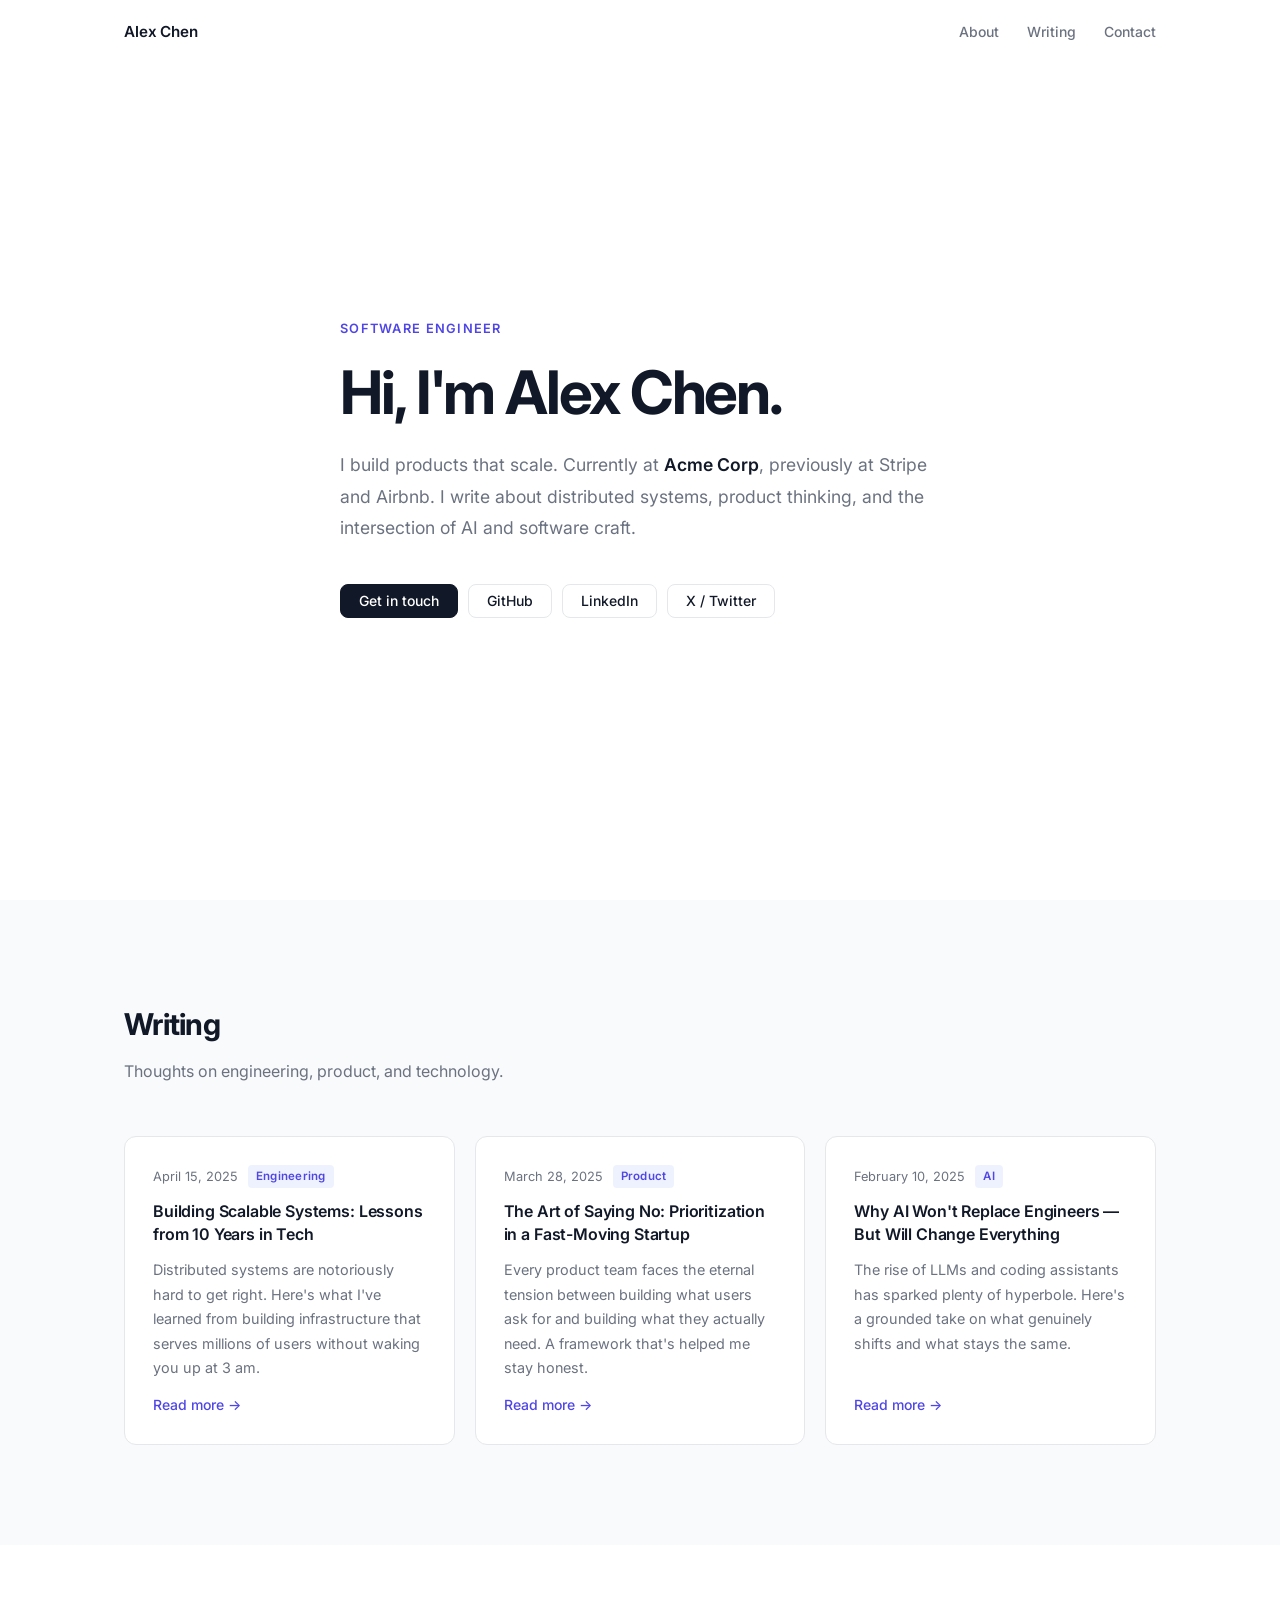
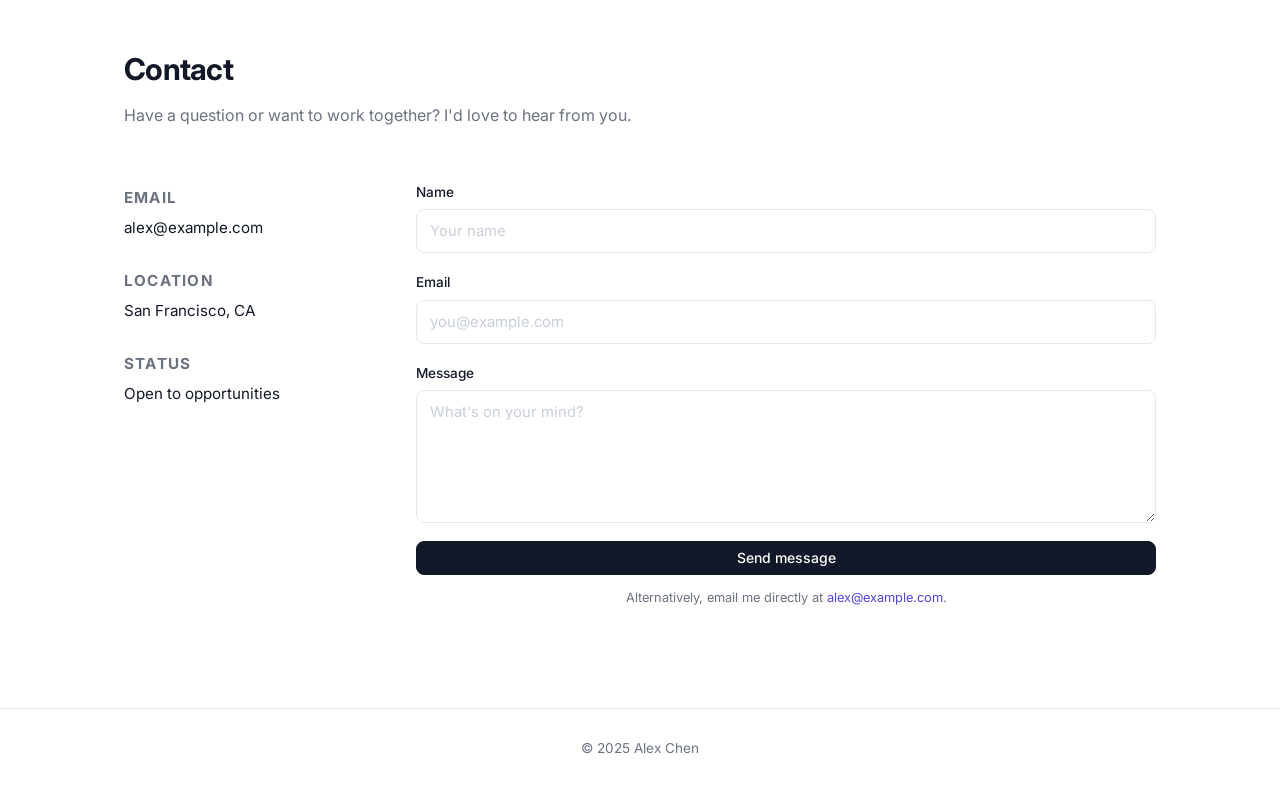
==== index.html @ 11e905c7 "Add personal website (intro, blog, contact) Static single-page site built with plain HTML/CSS/JS — n" ====
<!DOCTYPE html>
<html lang="en">
<head>
  <meta charset="UTF-8">
  <meta name="viewport" content="width=device-width, initial-scale=1.0">
  <title>Alex Chen</title>
  <meta name="description" content="Software engineer, writer, and builder based in San Francisco.">
  <link rel="preconnect" href="https://fonts.googleapis.com">
  <link rel="preconnect" href="https://fonts.gstatic.com" crossorigin>
  <link href="https://fonts.googleapis.com/css2?family=Inter:wght@300;400;500;600;700&display=swap" rel="stylesheet">
  <link rel="stylesheet" href="styles/main.css">
</head>
<body>

  <!-- Navigation -->
  <nav class="nav" id="nav">
    <div class="nav-inner">
      <a href="#" class="nav-logo">Alex Chen</a>
      <div class="nav-links">
        <a href="#about">About</a>
        <a href="#blog">Writing</a>
        <a href="#contact">Contact</a>
      </div>
      <button class="hamburger" id="hamburger" aria-label="Toggle menu">
        <span></span><span></span><span></span>
      </button>
    </div>
    <div class="nav-mobile" id="mobileMenu">
      <a href="#about">About</a>
      <a href="#blog">Writing</a>
      <a href="#contact">Contact</a>
    </div>
  </nav>

  <!-- ── ABOUT ─────────────────────────────────────────── -->
  <section class="hero" id="about">
    <div class="container">
      <span class="eyebrow">Software Engineer</span>
      <h1>Hi, I'm Alex&nbsp;Chen.</h1>
      <p class="hero-bio">
        I build products that scale. Currently at <strong>Acme Corp</strong>,
        previously at Stripe and Airbnb. I write about distributed systems,
        product thinking, and the intersection of AI and software craft.
      </p>
      <div class="hero-actions">
        <a href="#contact" class="btn btn-dark">Get in touch</a>
        <a href="https://github.com" class="btn btn-outline" target="_blank" rel="noopener">GitHub</a>
        <a href="https://linkedin.com" class="btn btn-outline" target="_blank" rel="noopener">LinkedIn</a>
        <a href="https://twitter.com" class="btn btn-outline" target="_blank" rel="noopener">X / Twitter</a>
      </div>
    </div>
  </section>

  <!-- ── BLOG ──────────────────────────────────────────── -->
  <section class="section section--alt" id="blog">
    <div class="container">
      <div class="section-head">
        <h2>Writing</h2>
        <p>Thoughts on engineering, product, and technology.</p>
      </div>

      <div class="post-grid">

        <article class="post-card">
          <div class="post-meta">
            <time>April 15, 2025</time>
            <span class="tag">Engineering</span>
          </div>
          <h3><a href="#">Building Scalable Systems: Lessons from 10 Years in Tech</a></h3>
          <p>Distributed systems are notoriously hard to get right. Here's what I've learned from building infrastructure that serves millions of users without waking you up at 3&nbsp;am.</p>
          <a class="post-link" href="#">Read more →</a>
        </article>

        <article class="post-card">
          <div class="post-meta">
            <time>March 28, 2025</time>
            <span class="tag">Product</span>
          </div>
          <h3><a href="#">The Art of Saying No: Prioritization in a Fast-Moving Startup</a></h3>
          <p>Every product team faces the eternal tension between building what users ask for and building what they actually need. A framework that's helped me stay honest.</p>
          <a class="post-link" href="#">Read more →</a>
        </article>

        <article class="post-card">
          <div class="post-meta">
            <time>February 10, 2025</time>
            <span class="tag">AI</span>
          </div>
          <h3><a href="#">Why AI Won't Replace Engineers — But Will Change Everything</a></h3>
          <p>The rise of LLMs and coding assistants has sparked plenty of hyperbole. Here's a grounded take on what genuinely shifts and what stays the same.</p>
          <a class="post-link" href="#">Read more →</a>
        </article>

      </div>
    </div>
  </section>

  <!-- ── CONTACT ───────────────────────────────────────── -->
  <section class="section" id="contact">
    <div class="container">
      <div class="section-head">
        <h2>Contact</h2>
        <p>Have a question or want to work together? I'd love to hear from you.</p>
      </div>

      <div class="contact-layout">

        <div class="contact-info">
          <div class="contact-item">
            <span class="label">Email</span>
            <a href="mailto:alex@example.com">alex@example.com</a>
          </div>
          <div class="contact-item">
            <span class="label">Location</span>
            <span>San Francisco, CA</span>
          </div>
          <div class="contact-item">
            <span class="label">Status</span>
            <span>Open to opportunities</span>
          </div>
        </div>

        <form class="contact-form" id="contactForm" novalidate>
          <div class="field">
            <label for="name">Name</label>
            <input id="name" name="name" type="text" placeholder="Your name" required>
          </div>
          <div class="field">
            <label for="email">Email</label>
            <input id="email" name="email" type="email" placeholder="you@example.com" required>
          </div>
          <div class="field">
            <label for="message">Message</label>
            <textarea id="message" name="message" rows="5" placeholder="What's on your mind?" required></textarea>
          </div>
          <div class="form-footer">
            <button type="submit" class="btn btn-dark btn-full">Send message</button>
            <p class="form-note">
              <!-- Wire up to Formspree, EmailJS, or your own API endpoint. -->
              Alternatively, email me directly at
              <a href="mailto:alex@example.com">alex@example.com</a>.
            </p>
          </div>
          <div class="form-success" id="formSuccess" hidden>
            Thanks for reaching out! I'll get back to you soon.
          </div>
        </form>

      </div>
    </div>
  </section>

  <!-- Footer -->
  <footer class="footer">
    <div class="container">
      <p>© 2025 Alex Chen</p>
    </div>
  </footer>

  <script src="scripts/main.js"></script>
</body>
</html>
---- styles/main.css ----
/* ─── Design tokens ─────────────────────────────────────────── */
:root {
  --bg:          #ffffff;
  --bg-alt:      #F9FAFB;
  --border:      #E5E7EB;
  --text:        #111827;
  --muted:       #6B7280;
  --accent:      #4F46E5;
  --accent-dark: #4338CA;
  --tag-bg:      #EEF2FF;
  --tag-text:    #4F46E5;
  --success-bg:  #F0FDF4;
  --success-bd:  #BBF7D0;
  --success-tx:  #166534;

  --font: 'Inter', -apple-system, BlinkMacSystemFont, 'Segoe UI', sans-serif;
  --radius: 8px;
  --nav-h: 64px;
  --max-w: 1080px;
  --ease: 180ms ease;
}

/* ─── Reset ─────────────────────────────────────────────────── */
*, *::before, *::after { box-sizing: border-box; margin: 0; padding: 0; }

html {
  scroll-behavior: smooth;
  font-size: 16px;
}

body {
  font-family: var(--font);
  background: var(--bg);
  color: var(--text);
  line-height: 1.65;
  -webkit-font-smoothing: antialiased;
}

a { color: inherit; }
img { display: block; max-width: 100%; }

/* ─── Layout helpers ─────────────────────────────────────────── */
.container {
  max-width: var(--max-w);
  margin: 0 auto;
  padding: 0 24px;
}

/* ─── Navigation ─────────────────────────────────────────────── */
.nav {
  position: fixed;
  inset: 0 0 auto 0;
  height: var(--nav-h);
  background: rgba(255,255,255,0.88);
  backdrop-filter: blur(14px);
  -webkit-backdrop-filter: blur(14px);
  border-bottom: 1px solid transparent;
  transition: border-color var(--ease), box-shadow var(--ease);
  z-index: 200;
}

.nav.scrolled {
  border-bottom-color: var(--border);
  box-shadow: 0 1px 4px rgba(0,0,0,0.05);
}

.nav-inner {
  max-width: var(--max-w);
  margin: 0 auto;
  padding: 0 24px;
  height: var(--nav-h);
  display: flex;
  align-items: center;
  justify-content: space-between;
}

.nav-logo {
  font-size: 0.95rem;
  font-weight: 600;
  text-decoration: none;
  letter-spacing: -0.01em;
}

.nav-links {
  display: flex;
  gap: 28px;
}

.nav-links a {
  font-size: 0.875rem;
  font-weight: 500;
  color: var(--muted);
  text-decoration: none;
  transition: color var(--ease);
}
.nav-links a:hover { color: var(--text); }

/* Hamburger */
.hamburger {
  display: none;
  flex-direction: column;
  justify-content: center;
  gap: 5px;
  background: none;
  border: none;
  cursor: pointer;
  padding: 4px;
  width: 32px;
  height: 32px;
}
.hamburger span {
  display: block;
  height: 2px;
  background: var(--text);
  border-radius: 2px;
  transition: var(--ease);
}

/* Mobile dropdown */
.nav-mobile {
  display: none;
  flex-direction: column;
  background: var(--bg);
  border-top: 1px solid var(--border);
  padding: 8px 24px 20px;
}
.nav-mobile.open { display: flex; }

.nav-mobile a {
  font-size: 1rem;
  font-weight: 500;
  color: var(--muted);
  text-decoration: none;
  padding: 12px 0;
  border-bottom: 1px solid var(--border);
  transition: color var(--ease);
}
.nav-mobile a:last-child { border-bottom: none; }
.nav-mobile a:hover { color: var(--text); }

/* ─── Buttons ────────────────────────────────────────────────── */
.btn {
  display: inline-flex;
  align-items: center;
  justify-content: center;
  gap: 6px;
  padding: 9px 18px;
  border-radius: var(--radius);
  font: 500 0.875rem/1 var(--font);
  text-decoration: none;
  cursor: pointer;
  border: 1px solid transparent;
  transition: background var(--ease), border-color var(--ease), color var(--ease);
  white-space: nowrap;
}

.btn-dark {
  background: var(--text);
  color: #fff;
  border-color: var(--text);
}
.btn-dark:hover { background: #374151; border-color: #374151; }

.btn-outline {
  background: transparent;
  color: var(--text);
  border-color: var(--border);
}
.btn-outline:hover { background: var(--bg-alt); border-color: #9CA3AF; }

.btn-full { width: 100%; }

/* ─── Hero ───────────────────────────────────────────────────── */
.hero {
  display: flex;
  align-items: center;
  min-height: 100vh;
  padding: calc(var(--nav-h) + 72px) 0 100px;
}

.eyebrow {
  display: block;
  font-size: 0.8rem;
  font-weight: 600;
  letter-spacing: 0.1em;
  text-transform: uppercase;
  color: var(--accent);
  margin-bottom: 20px;
}

.hero h1 {
  font-size: clamp(2.4rem, 5.5vw, 3.75rem);
  font-weight: 700;
  letter-spacing: -0.035em;
  line-height: 1.1;
  margin-bottom: 24px;
}

.hero-bio {
  font-size: 1.1rem;
  color: var(--muted);
  line-height: 1.8;
  max-width: 600px;
  margin-bottom: 40px;
}
.hero-bio strong { color: var(--text); font-weight: 600; }

.hero-actions {
  display: flex;
  flex-wrap: wrap;
  gap: 10px;
}

/* ─── Sections ───────────────────────────────────────────────── */
.section {
  padding: 100px 0;
}
.section--alt { background: var(--bg-alt); }

.section-head {
  margin-bottom: 52px;
}
.section-head h2 {
  font-size: 1.875rem;
  font-weight: 700;
  letter-spacing: -0.025em;
  margin-bottom: 8px;
}
.section-head p {
  font-size: 1rem;
  color: var(--muted);
}

/* ─── Blog grid ──────────────────────────────────────────────── */
.post-grid {
  display: grid;
  grid-template-columns: repeat(auto-fill, minmax(300px, 1fr));
  gap: 20px;
}

.post-card {
  background: var(--bg);
  border: 1px solid var(--border);
  border-radius: 12px;
  padding: 28px;
  display: flex;
  flex-direction: column;
  gap: 12px;
  transition: box-shadow var(--ease), transform var(--ease);
}
.post-card:hover {
  box-shadow: 0 8px 28px rgba(0,0,0,0.07);
  transform: translateY(-2px);
}

.post-meta {
  display: flex;
  align-items: center;
  gap: 10px;
}
.post-meta time {
  font-size: 0.8rem;
  color: var(--muted);
}

.tag {
  font-size: 0.72rem;
  font-weight: 600;
  color: var(--tag-text);
  background: var(--tag-bg);
  padding: 2px 8px;
  border-radius: 4px;
  letter-spacing: 0.02em;
}

.post-card h3 {
  font-size: 1rem;
  font-weight: 600;
  letter-spacing: -0.01em;
  line-height: 1.45;
}
.post-card h3 a {
  text-decoration: none;
  transition: color var(--ease);
}
.post-card h3 a:hover { color: var(--accent); }

.post-card p {
  font-size: 0.9rem;
  color: var(--muted);
  line-height: 1.7;
  flex: 1;
}

.post-link {
  font-size: 0.875rem;
  font-weight: 500;
  color: var(--accent);
  text-decoration: none;
  transition: color var(--ease);
}
.post-link:hover { color: var(--accent-dark); }

/* ─── Contact ────────────────────────────────────────────────── */
.contact-layout {
  display: grid;
  grid-template-columns: 220px 1fr;
  gap: 72px;
  align-items: start;
}

.contact-info {
  display: flex;
  flex-direction: column;
  gap: 28px;
  padding-top: 4px;
}

.contact-item {
  display: flex;
  flex-direction: column;
  gap: 5px;
}

.label {
  font-size: 0.72rem;
  font-weight: 700;
  color: var(--muted);
  text-transform: uppercase;
  letter-spacing: 0.08em;
}

.contact-item a,
.contact-item span {
  font-size: 0.95rem;
  text-decoration: none;
  transition: color var(--ease);
}
.contact-item a:hover { color: var(--accent); }

/* ─── Form ───────────────────────────────────────────────────── */
.contact-form {
  display: flex;
  flex-direction: column;
  gap: 18px;
}

.field {
  display: flex;
  flex-direction: column;
  gap: 6px;
}
.field label {
  font-size: 0.85rem;
  font-weight: 500;
}

.field input,
.field textarea {
  padding: 10px 13px;
  border: 1px solid var(--border);
  border-radius: var(--radius);
  font: 0.925rem/1.5 var(--font);
  color: var(--text);
  background: var(--bg);
  outline: none;
  resize: vertical;
  transition: border-color var(--ease), box-shadow var(--ease);
}
.field input::placeholder,
.field textarea::placeholder { color: #C9CFD9; }

.field input:focus,
.field textarea:focus {
  border-color: var(--accent);
  box-shadow: 0 0 0 3px rgba(79,70,229,0.1);
}

.form-footer {
  display: flex;
  flex-direction: column;
  gap: 12px;
}

.form-note {
  font-size: 0.8rem;
  color: var(--muted);
  text-align: center;
}
.form-note a {
  color: var(--accent);
  text-decoration: none;
}
.form-note a:hover { text-decoration: underline; }

.form-success {
  padding: 14px 18px;
  background: var(--success-bg);
  border: 1px solid var(--success-bd);
  border-radius: var(--radius);
  color: var(--success-tx);
  font-size: 0.9rem;
  text-align: center;
}

/* ─── Footer ─────────────────────────────────────────────────── */
.footer {
  padding: 28px 0;
  border-top: 1px solid var(--border);
}
.footer .container {
  display: flex;
  justify-content: center;
}
.footer p {
  font-size: 0.85rem;
  color: var(--muted);
}

/* ─── Responsive ─────────────────────────────────────────────── */
@media (max-width: 768px) {
  .nav-links { display: none; }
  .hamburger  { display: flex; }

  .hero {
    min-height: auto;
    padding: calc(var(--nav-h) + 48px) 0 80px;
  }

  .section { padding: 72px 0; }

  .post-grid { grid-template-columns: 1fr; }

  .contact-layout {
    grid-template-columns: 1fr;
    gap: 40px;
  }

  .hero-actions {
    flex-direction: column;
    align-items: flex-start;
  }
  .hero-actions .btn { align-self: flex-start; }
}

@media (max-width: 480px) {
  .container { padding: 0 16px; }
  .post-card  { padding: 20px; }
}
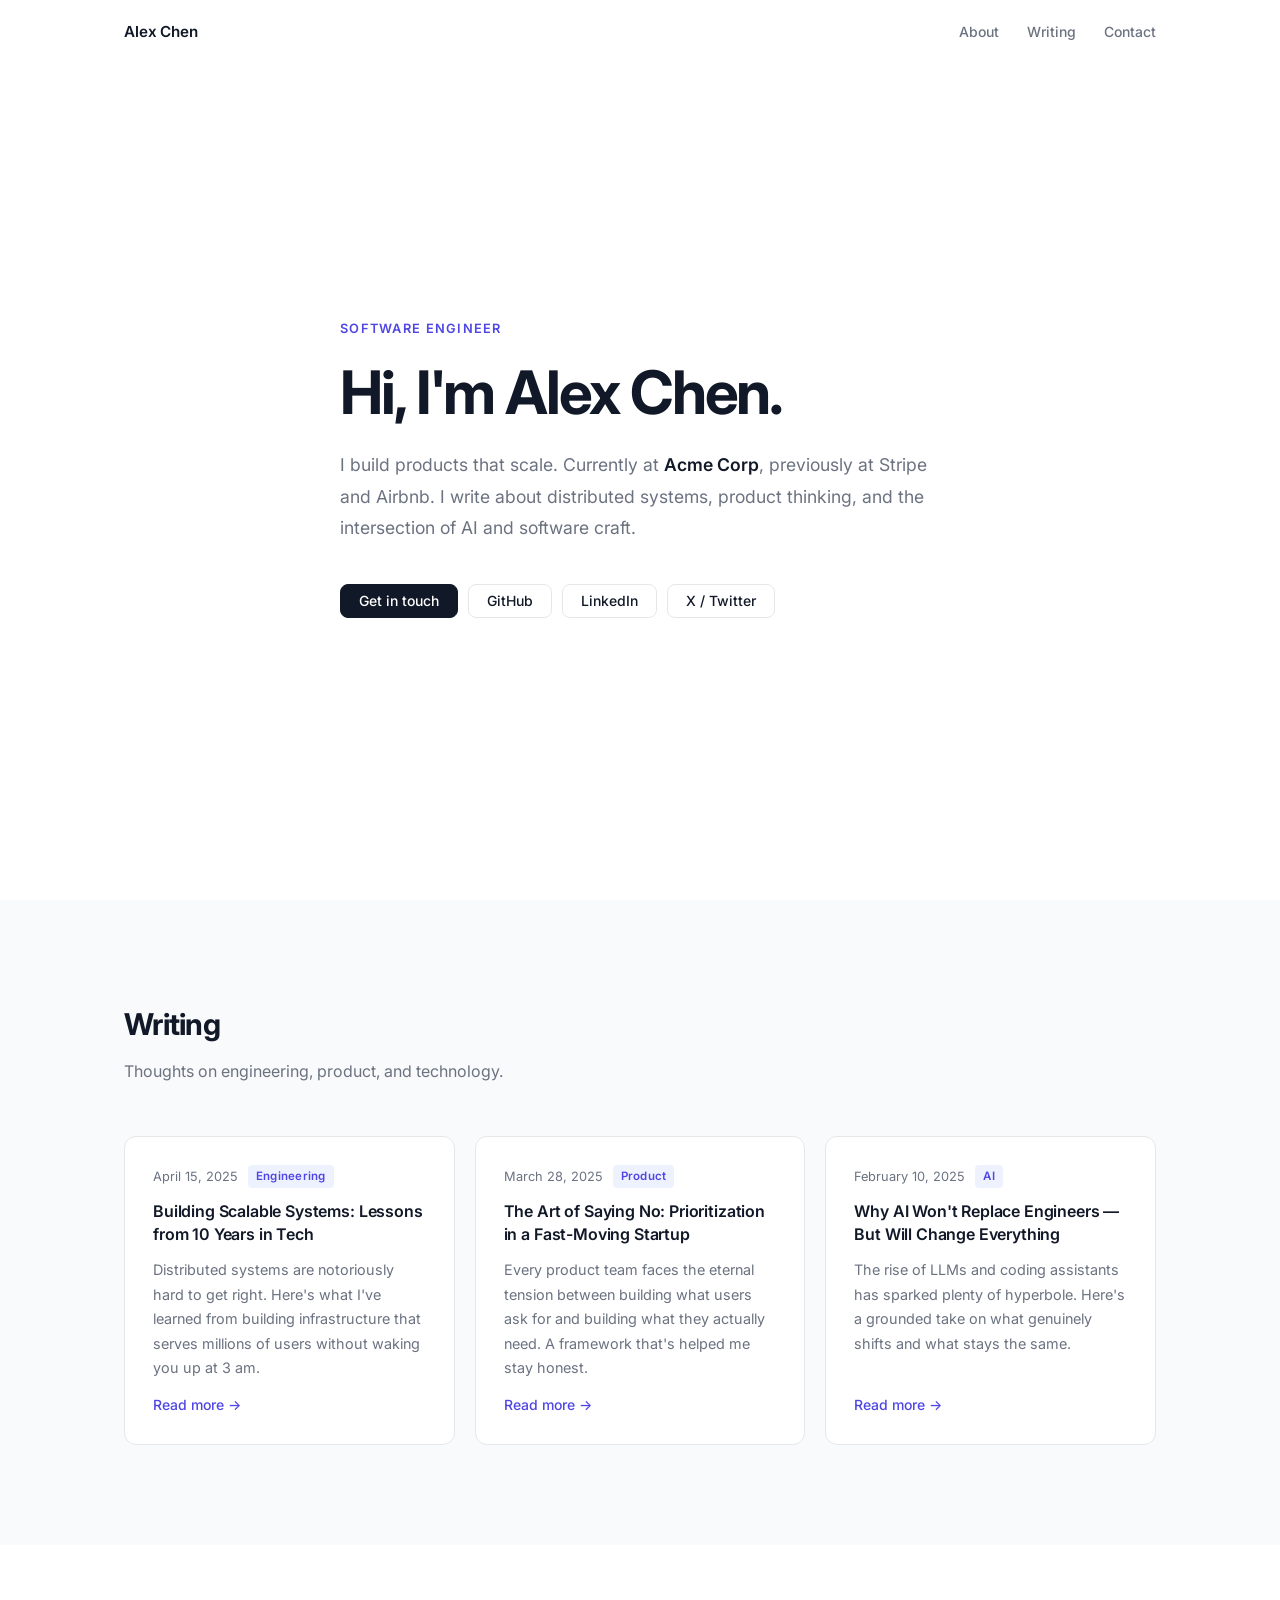
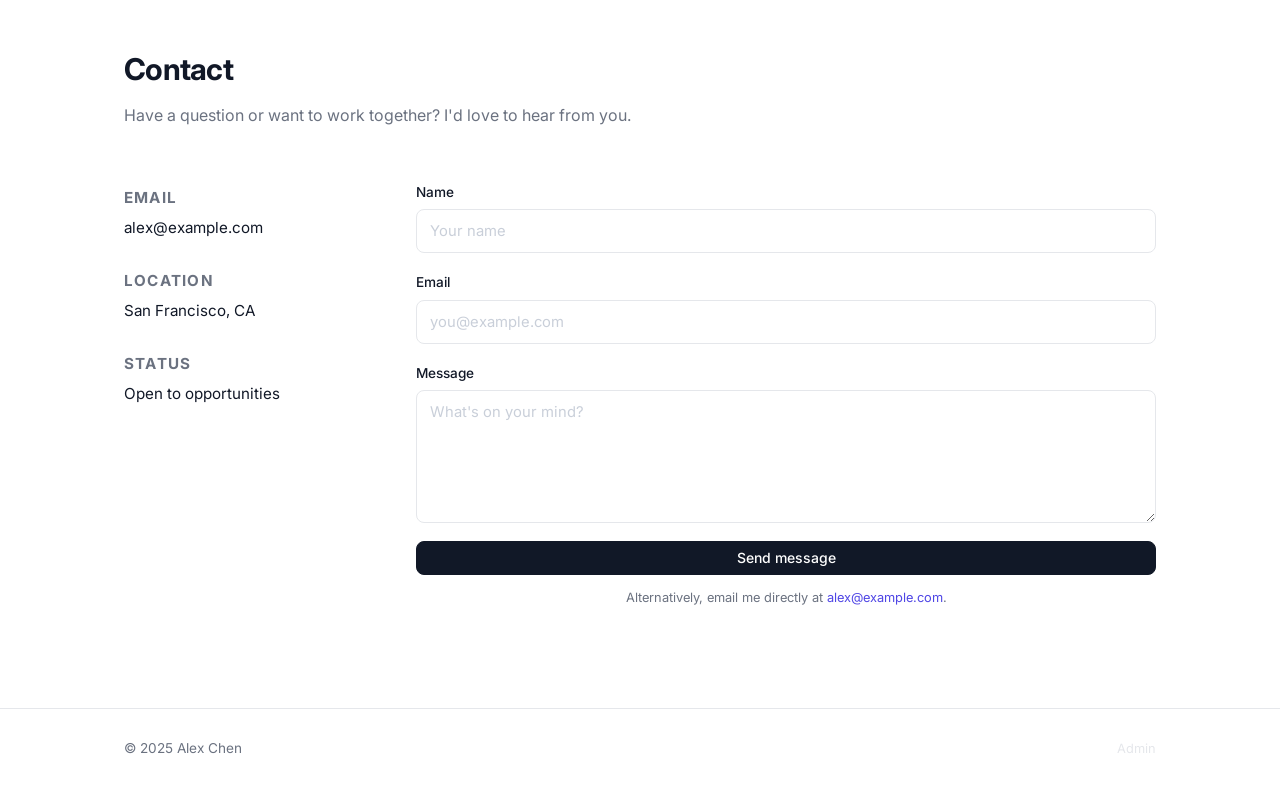
==== commit 9cbc3681: "Add admin console with CMS content management Adds a password-protected admin portal at /admin/ wher" ====
--- a/index.html
+++ b/index.html
@@ -15,7 +15,7 @@
   <!-- Navigation -->
   <nav class="nav" id="nav">
     <div class="nav-inner">
-      <a href="#" class="nav-logo">Alex Chen</a>
+      <a href="#" class="nav-logo" id="cms-nav-name">Alex Chen</a>
       <div class="nav-links">
         <a href="#about">About</a>
         <a href="#blog">Writing</a>
@@ -35,14 +35,14 @@
   <!-- ── ABOUT ─────────────────────────────────────────── -->
   <section class="hero" id="about">
     <div class="container">
-      <span class="eyebrow">Software Engineer</span>
-      <h1>Hi, I'm Alex&nbsp;Chen.</h1>
-      <p class="hero-bio">
+      <span class="eyebrow" id="cms-role">Software Engineer</span>
+      <h1>Hi, I'm <span id="cms-name">Alex&nbsp;Chen</span>.</h1>
+      <p class="hero-bio" id="cms-bio">
         I build products that scale. Currently at <strong>Acme Corp</strong>,
         previously at Stripe and Airbnb. I write about distributed systems,
         product thinking, and the intersection of AI and software craft.
       </p>
-      <div class="hero-actions">
+      <div class="hero-actions" id="cms-hero-links">
         <a href="#contact" class="btn btn-dark">Get in touch</a>
         <a href="https://github.com" class="btn btn-outline" target="_blank" rel="noopener">GitHub</a>
         <a href="https://linkedin.com" class="btn btn-outline" target="_blank" rel="noopener">LinkedIn</a>
@@ -56,10 +56,10 @@
     <div class="container">
       <div class="section-head">
         <h2>Writing</h2>
-        <p>Thoughts on engineering, product, and technology.</p>
+        <p id="cms-blog-subtitle">Thoughts on engineering, product, and technology.</p>
       </div>
 
-      <div class="post-grid">
+      <div class="post-grid" id="cms-post-grid">
 
         <article class="post-card">
           <div class="post-meta">
@@ -100,7 +100,7 @@
     <div class="container">
       <div class="section-head">
         <h2>Contact</h2>
-        <p>Have a question or want to work together? I'd love to hear from you.</p>
+        <p id="cms-contact-subtitle">Have a question or want to work together? I'd love to hear from you.</p>
       </div>
 
       <div class="contact-layout">
@@ -108,15 +108,15 @@
         <div class="contact-info">
           <div class="contact-item">
             <span class="label">Email</span>
-            <a href="mailto:alex@example.com">alex@example.com</a>
+            <a href="mailto:alex@example.com" id="cms-email">alex@example.com</a>
           </div>
           <div class="contact-item">
             <span class="label">Location</span>
-            <span>San Francisco, CA</span>
+            <span id="cms-location">San Francisco, CA</span>
           </div>
           <div class="contact-item">
             <span class="label">Status</span>
-            <span>Open to opportunities</span>
+            <span id="cms-status">Open to opportunities</span>
           </div>
         </div>
 
@@ -136,9 +136,8 @@
           <div class="form-footer">
             <button type="submit" class="btn btn-dark btn-full">Send message</button>
             <p class="form-note">
-              <!-- Wire up to Formspree, EmailJS, or your own API endpoint. -->
               Alternatively, email me directly at
-              <a href="mailto:alex@example.com">alex@example.com</a>.
+              <a href="mailto:alex@example.com" id="cms-email-note">alex@example.com</a>.
             </p>
           </div>
           <div class="form-success" id="formSuccess" hidden>
@@ -152,8 +151,9 @@
 
   <!-- Footer -->
   <footer class="footer">
-    <div class="container">
-      <p>© 2025 Alex Chen</p>
+    <div class="container footer-inner">
+      <p>© 2025 <span id="cms-footer-name">Alex Chen</span></p>
+      <a href="admin/" class="admin-link">Admin</a>
     </div>
   </footer>
 
--- a/styles/main.css
+++ b/styles/main.css
@@ -408,14 +408,22 @@
   padding: 28px 0;
   border-top: 1px solid var(--border);
 }
-.footer .container {
-  display: flex;
-  justify-content: center;
+.footer-inner {
+  display: flex;
+  align-items: center;
+  justify-content: space-between;
 }
 .footer p {
   font-size: 0.85rem;
   color: var(--muted);
 }
+.admin-link {
+  font-size: 0.8rem;
+  color: var(--border);
+  text-decoration: none;
+  transition: color var(--ease);
+}
+.admin-link:hover { color: var(--muted); }
 
 /* ─── Responsive ─────────────────────────────────────────────── */
 @media (max-width: 768px) {
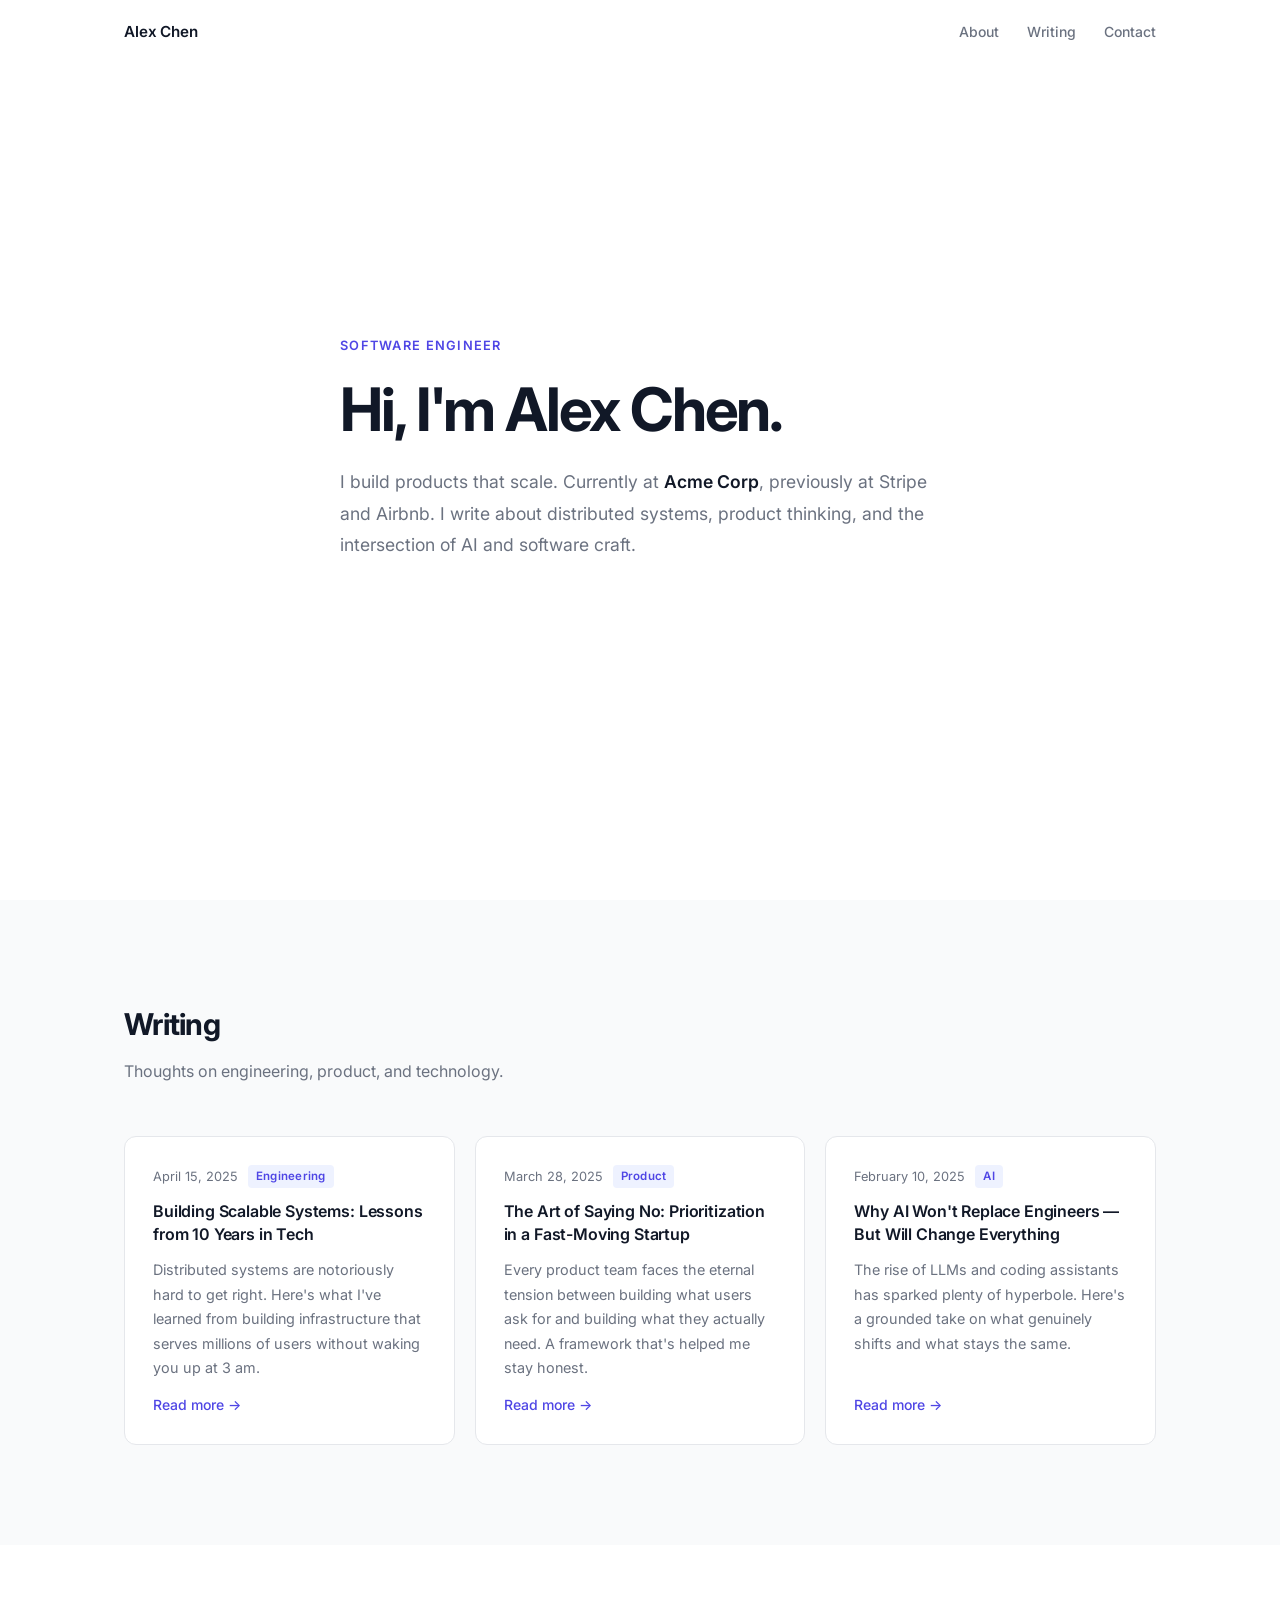
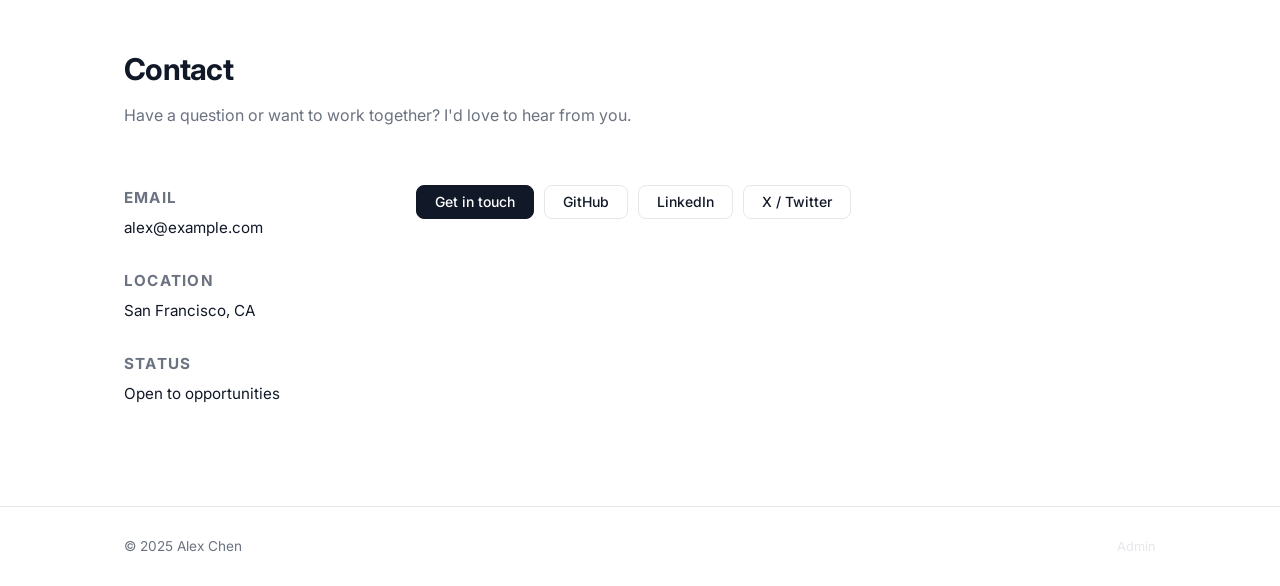
==== commit ea23a6be: "Move social links to Contact, remove message form, fix admin password - Hero section: remove social " ====
--- a/index.html
+++ b/index.html
@@ -42,12 +42,6 @@
         previously at Stripe and Airbnb. I write about distributed systems,
         product thinking, and the intersection of AI and software craft.
       </p>
-      <div class="hero-actions" id="cms-hero-links">
-        <a href="#contact" class="btn btn-dark">Get in touch</a>
-        <a href="https://github.com" class="btn btn-outline" target="_blank" rel="noopener">GitHub</a>
-        <a href="https://linkedin.com" class="btn btn-outline" target="_blank" rel="noopener">LinkedIn</a>
-        <a href="https://twitter.com" class="btn btn-outline" target="_blank" rel="noopener">X / Twitter</a>
-      </div>
     </div>
   </section>
 
@@ -120,30 +114,12 @@
           </div>
         </div>
 
-        <form class="contact-form" id="contactForm" novalidate>
-          <div class="field">
-            <label for="name">Name</label>
-            <input id="name" name="name" type="text" placeholder="Your name" required>
-          </div>
-          <div class="field">
-            <label for="email">Email</label>
-            <input id="email" name="email" type="email" placeholder="you@example.com" required>
-          </div>
-          <div class="field">
-            <label for="message">Message</label>
-            <textarea id="message" name="message" rows="5" placeholder="What's on your mind?" required></textarea>
-          </div>
-          <div class="form-footer">
-            <button type="submit" class="btn btn-dark btn-full">Send message</button>
-            <p class="form-note">
-              Alternatively, email me directly at
-              <a href="mailto:alex@example.com" id="cms-email-note">alex@example.com</a>.
-            </p>
-          </div>
-          <div class="form-success" id="formSuccess" hidden>
-            Thanks for reaching out! I'll get back to you soon.
-          </div>
-        </form>
+        <div class="contact-links" id="cms-contact-links">
+          <a href="mailto:alex@example.com" class="btn btn-dark" id="cms-get-in-touch">Get in touch</a>
+          <a href="https://github.com" class="btn btn-outline" target="_blank" rel="noopener">GitHub</a>
+          <a href="https://linkedin.com" class="btn btn-outline" target="_blank" rel="noopener">LinkedIn</a>
+          <a href="https://twitter.com" class="btn btn-outline" target="_blank" rel="noopener">X / Twitter</a>
+        </div>
 
       </div>
     </div>
--- a/styles/main.css
+++ b/styles/main.css
@@ -338,69 +338,13 @@
 }
 .contact-item a:hover { color: var(--accent); }
 
-/* ─── Form ───────────────────────────────────────────────────── */
-.contact-form {
-  display: flex;
-  flex-direction: column;
-  gap: 18px;
-}
-
-.field {
-  display: flex;
-  flex-direction: column;
-  gap: 6px;
-}
-.field label {
-  font-size: 0.85rem;
-  font-weight: 500;
-}
-
-.field input,
-.field textarea {
-  padding: 10px 13px;
-  border: 1px solid var(--border);
-  border-radius: var(--radius);
-  font: 0.925rem/1.5 var(--font);
-  color: var(--text);
-  background: var(--bg);
-  outline: none;
-  resize: vertical;
-  transition: border-color var(--ease), box-shadow var(--ease);
-}
-.field input::placeholder,
-.field textarea::placeholder { color: #C9CFD9; }
-
-.field input:focus,
-.field textarea:focus {
-  border-color: var(--accent);
-  box-shadow: 0 0 0 3px rgba(79,70,229,0.1);
-}
-
-.form-footer {
-  display: flex;
-  flex-direction: column;
-  gap: 12px;
-}
-
-.form-note {
-  font-size: 0.8rem;
-  color: var(--muted);
-  text-align: center;
-}
-.form-note a {
-  color: var(--accent);
-  text-decoration: none;
-}
-.form-note a:hover { text-decoration: underline; }
-
-.form-success {
-  padding: 14px 18px;
-  background: var(--success-bg);
-  border: 1px solid var(--success-bd);
-  border-radius: var(--radius);
-  color: var(--success-tx);
-  font-size: 0.9rem;
-  text-align: center;
+/* ─── Contact links ──────────────────────────────────────────── */
+.contact-links {
+  display: flex;
+  flex-wrap: wrap;
+  gap: 10px;
+  align-items: flex-start;
+  padding-top: 4px;
 }
 
 /* ─── Footer ─────────────────────────────────────────────────── */
@@ -444,11 +388,10 @@
     gap: 40px;
   }
 
-  .hero-actions {
+  .contact-links {
     flex-direction: column;
     align-items: flex-start;
   }
-  .hero-actions .btn { align-self: flex-start; }
 }
 
 @media (max-width: 480px) {
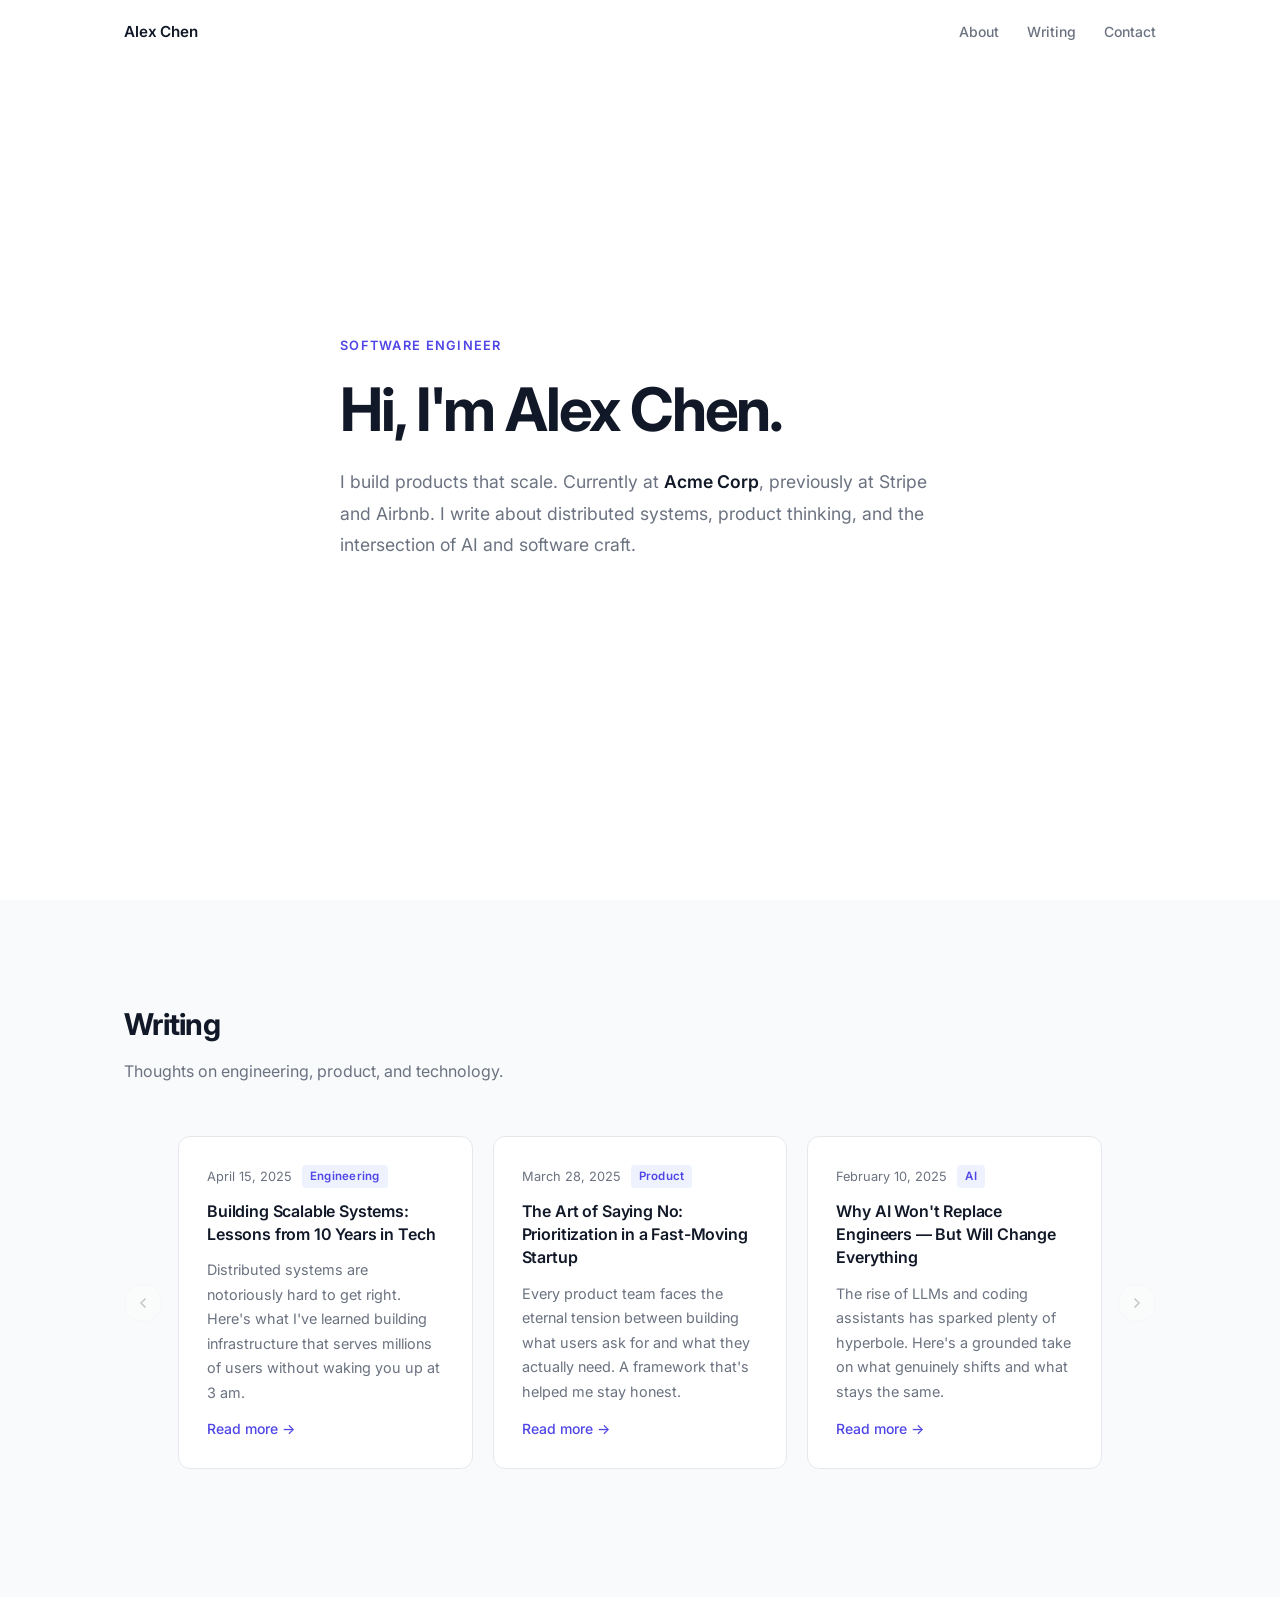
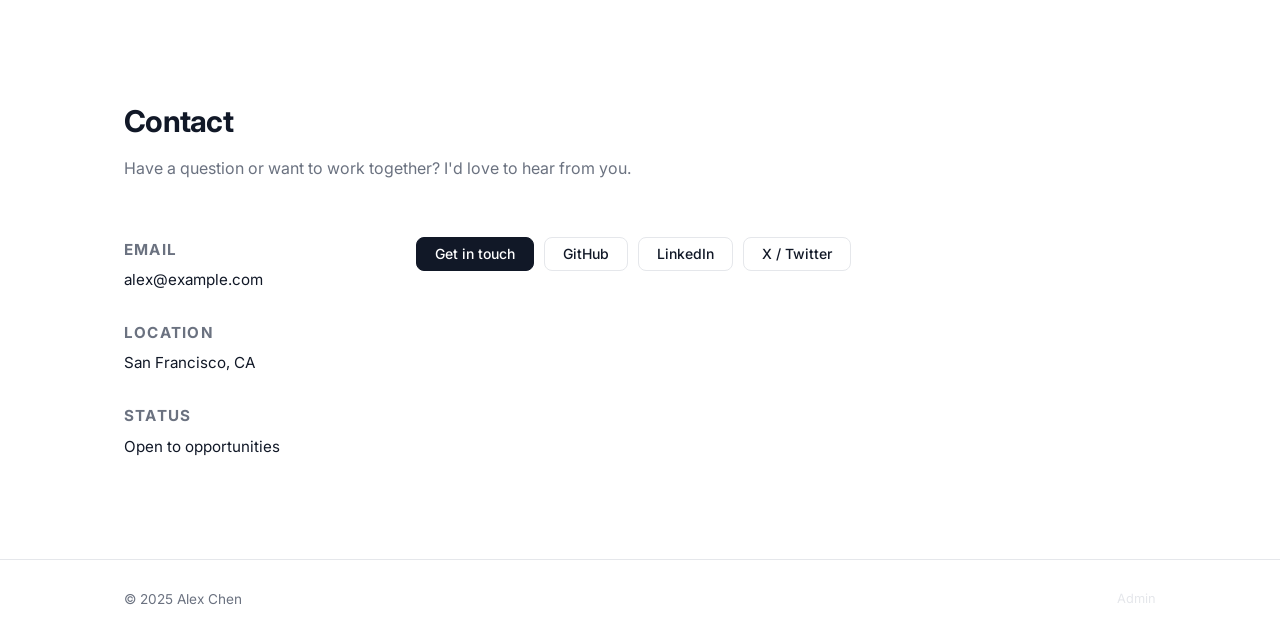
==== commit 98f34054: "Add site title, blog slider, and LinkedIn JSON import - Admin: new General panel with site title fie" ====
--- a/index.html
+++ b/index.html
@@ -53,39 +53,7 @@
         <p id="cms-blog-subtitle">Thoughts on engineering, product, and technology.</p>
       </div>
 
-      <div class="post-grid" id="cms-post-grid">
-
-        <article class="post-card">
-          <div class="post-meta">
-            <time>April 15, 2025</time>
-            <span class="tag">Engineering</span>
-          </div>
-          <h3><a href="#">Building Scalable Systems: Lessons from 10 Years in Tech</a></h3>
-          <p>Distributed systems are notoriously hard to get right. Here's what I've learned from building infrastructure that serves millions of users without waking you up at 3&nbsp;am.</p>
-          <a class="post-link" href="#">Read more →</a>
-        </article>
-
-        <article class="post-card">
-          <div class="post-meta">
-            <time>March 28, 2025</time>
-            <span class="tag">Product</span>
-          </div>
-          <h3><a href="#">The Art of Saying No: Prioritization in a Fast-Moving Startup</a></h3>
-          <p>Every product team faces the eternal tension between building what users ask for and building what they actually need. A framework that's helped me stay honest.</p>
-          <a class="post-link" href="#">Read more →</a>
-        </article>
-
-        <article class="post-card">
-          <div class="post-meta">
-            <time>February 10, 2025</time>
-            <span class="tag">AI</span>
-          </div>
-          <h3><a href="#">Why AI Won't Replace Engineers — But Will Change Everything</a></h3>
-          <p>The rise of LLMs and coding assistants has sparked plenty of hyperbole. Here's a grounded take on what genuinely shifts and what stays the same.</p>
-          <a class="post-link" href="#">Read more →</a>
-        </article>
-
-      </div>
+      <div id="cms-blog-container"></div>
     </div>
   </section>
 
--- a/styles/main.css
+++ b/styles/main.css
@@ -231,12 +231,63 @@
   color: var(--muted);
 }
 
-/* ─── Blog grid ──────────────────────────────────────────────── */
-.post-grid {
-  display: grid;
-  grid-template-columns: repeat(auto-fill, minmax(300px, 1fr));
+/* ─── Blog slider ────────────────────────────────────────────── */
+.blog-slider {
+  display: flex;
+  align-items: center;
+  gap: 16px;
+}
+
+.slider-viewport {
+  flex: 1;
+  overflow: hidden;
+}
+
+.slider-track {
+  display: flex;
   gap: 20px;
-}
+  transition: transform 420ms cubic-bezier(0.25, 0.46, 0.45, 0.94);
+  will-change: transform;
+}
+
+.slider-arrow {
+  flex-shrink: 0;
+  width: 38px;
+  height: 38px;
+  border-radius: 50%;
+  background: var(--bg);
+  border: 1px solid var(--border);
+  display: flex;
+  align-items: center;
+  justify-content: center;
+  cursor: pointer;
+  color: var(--text);
+  transition: background var(--ease), color var(--ease), border-color var(--ease);
+}
+.slider-arrow:hover:not(:disabled) {
+  background: var(--text);
+  color: #fff;
+  border-color: var(--text);
+}
+.slider-arrow:disabled { opacity: 0.22; cursor: not-allowed; }
+
+.slider-dots {
+  display: flex;
+  justify-content: center;
+  gap: 8px;
+  margin-top: 28px;
+}
+.dot {
+  width: 7px;
+  height: 7px;
+  border-radius: 50%;
+  background: var(--border);
+  border: none;
+  cursor: pointer;
+  padding: 0;
+  transition: background var(--ease), transform var(--ease);
+}
+.dot--active { background: var(--accent); transform: scale(1.5); }
 
 .post-card {
   background: var(--bg);
@@ -381,7 +432,6 @@
 
   .section { padding: 72px 0; }
 
-  .post-grid { grid-template-columns: 1fr; }
 
   .contact-layout {
     grid-template-columns: 1fr;
